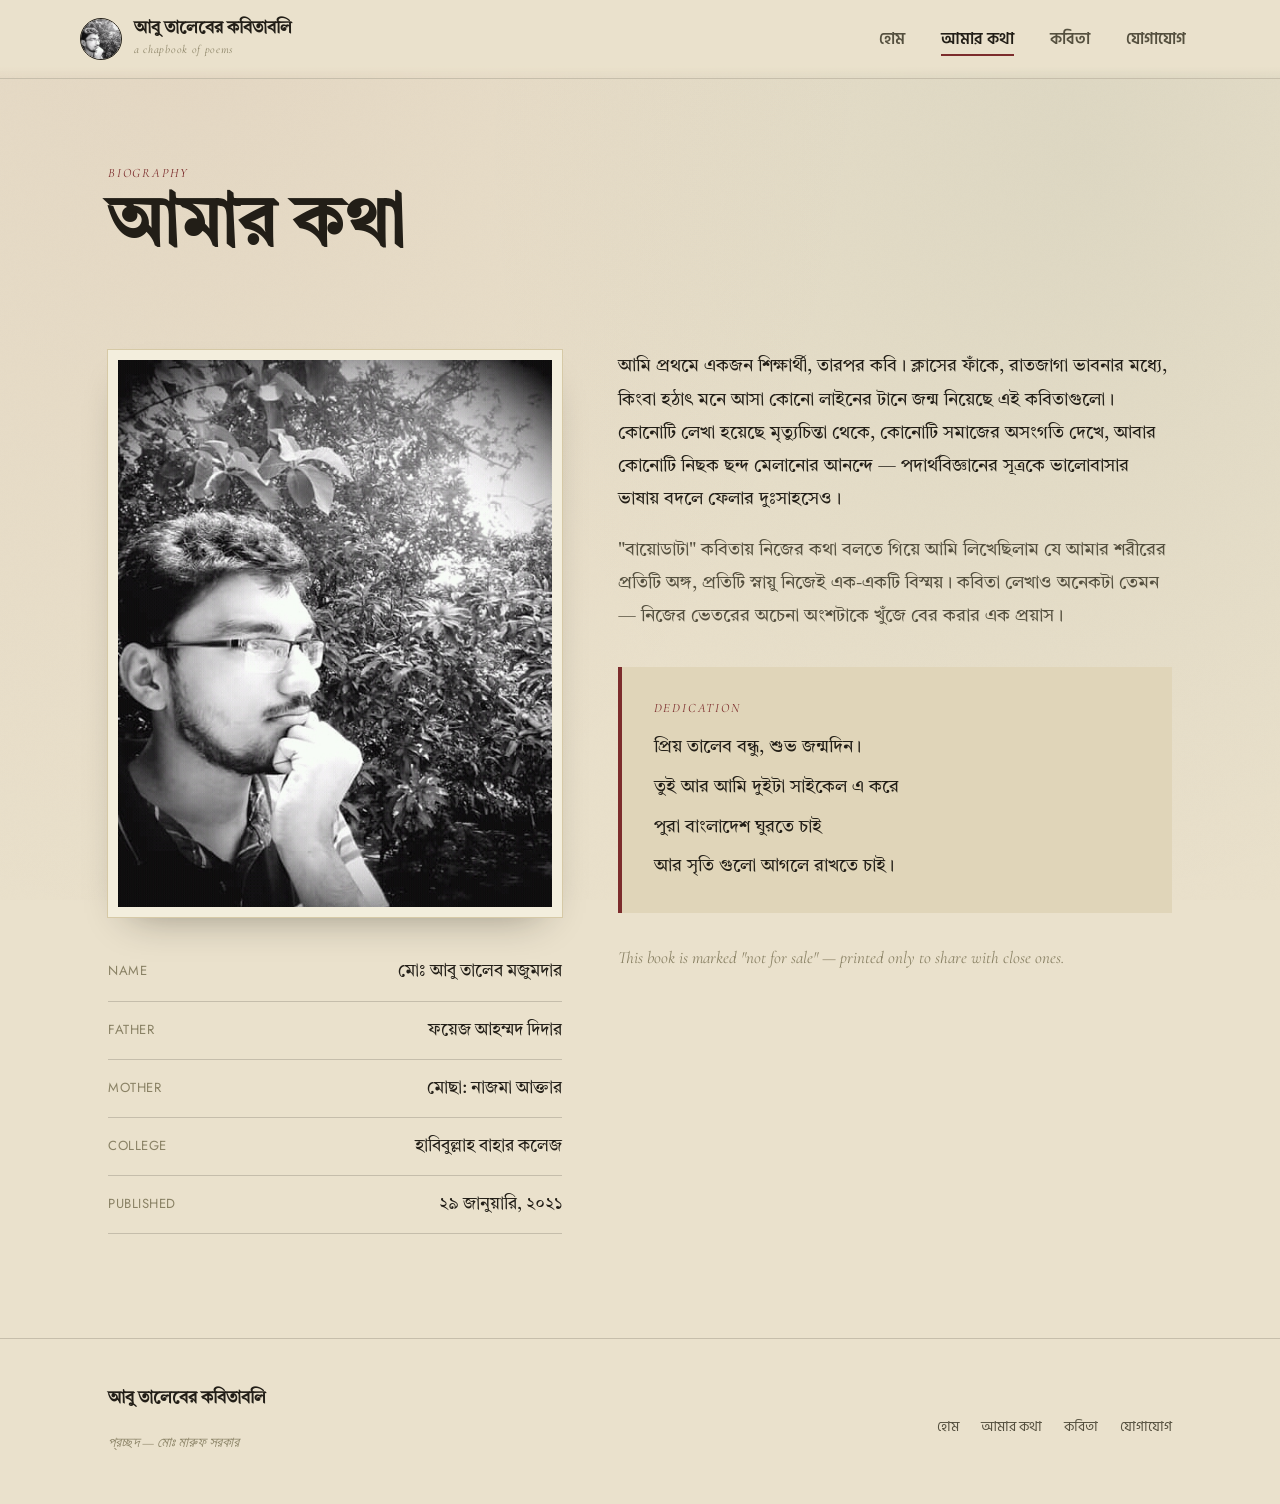
==== about.html @ eb4d2868 "Build 4-page responsive Bengali poetry portfolio website" ====
<!DOCTYPE html>
<html lang="bn">
<head>
<meta charset="UTF-8">
<meta name="viewport" content="width=device-width, initial-scale=1.0">
<title>আমার কথা — আবু তালেব মজুমদার | আবু তালেবের কবিতাবলি</title>
<meta name="description" content="আবু তালেব মজুমদার সম্পর্কে — একজন শিক্ষার্থী ও কবি, যার প্রথম কবিতা সংকলন 'আবু তালেবের কবিতাবলি' প্রকাশিত হয় ২৯ জানুয়ারি ২০২১ সালে।">
<meta name="keywords" content="আবু তালেব মজুমদার, কবি পরিচিতি, বাংলা কবি, আবু তালেবের কবিতাবলি, মোঃ আবু তালেব মজুমদার">
<meta name="author" content="মোঃ আবু তালেব মজুমদার">
<link rel="canonical" href="https://abu-taleb-mojumder.vercel.app/about.html">

<!-- Open Graph / Facebook -->
<meta property="og:type" content="profile">
<meta property="og:title" content="আমার কথা — আবু তালেব মজুমদার | আবু তালেবের কবিতাবলি">
<meta property="og:description" content="একজন শিক্ষার্থী ও কবির আত্মকথন এবং প্রচ্ছদ পরিচিতি।">
<meta property="og:url" content="https://abu-taleb-mojumder.vercel.app/about.html">
<meta property="og:image" content="https://abu-taleb-mojumder.vercel.app/assets/abu-taleb-mojumder.jpg">
<meta property="og:locale" content="bn_BD">

<!-- Twitter -->
<meta name="twitter:card" content="summary_large_image">
<meta name="twitter:title" content="আমার কথা — আবু তালেব মজুমদার | আবু তালেবের কবিতাবলি">
<meta name="twitter:description" content="একজন শিক্ষার্থী ও কবির আত্মকথন।">
<meta name="twitter:image" content="https://abu-taleb-mojumder.vercel.app/assets/abu-taleb-mojumder.jpg">

<!-- Fonts -->
<link rel="preconnect" href="https://fonts.googleapis.com">
<link rel="preconnect" href="https://fonts.gstatic.com" crossorigin>
<link href="https://fonts.googleapis.com/css2?family=Tiro+Bangla&family=Hind+Siliguri:wght@400;500;600;700&family=Cormorant+Garamond:ital,wght@0,500;1,500;1,600&family=Jost:wght@400;500&display=swap" rel="stylesheet">
<link rel="stylesheet" href="assets/style.css">

<script type="application/ld+json">
{
  "@context": "https://schema.org",
  "@type": "Person",
  "name": "মোঃ আবু তালেব মজুমদার",
  "jobTitle": "কবি ও শিক্ষার্থী",
  "alumniOf": {
    "@type": "CollegeOrUniversity",
    "name": "হাবিবুল্লাহ বাহার কলেজ"
  },
  "parent": [
    {
      "@type": "Person",
      "name": "ফয়েজ আহম্মদ দিদার"
    },
    {
      "@type": "Person",
      "name": "মোছা: নাজমা আক্তার"
    }
  ]
}
</script>
</head>
<body>

<a href="#main-content" class="skip-link">মূল সূচিতে যান</a>

<header class="site-header">
  <div class="wrap nav">
    <a href="index.html" class="brand" aria-label="হোমপেজ">
      <img class="brand-seal" src="assets/abu-taleb-mojumder.jpg" alt="আবু তালেব মজুমদার">
      <span class="brand-text">
        <span class="brand-title">আবু তালেবের কবিতাবলি</span><br>
        <span class="brand-sub">a chapbook of poems</span>
      </span>
    </a>
    <button class="nav-toggle" aria-label="মেনু খুলুন" aria-expanded="false">
      <span></span><span></span><span></span>
    </button>
    <nav class="nav-links-wrapper" aria-label="প্রধান নেভিগেশন">
      <ul class="nav-links">
        <li><a href="index.html">হোম</a></li>
        <li><a href="about.html" aria-current="page">আমার কথা</a></li>
        <li><a href="poems.html">কবিতা</a></li>
        <li><a href="contact.html">যোগাযোগ</a></li>
      </ul>
    </nav>
  </div>
</header>

<main id="main-content">
  <section class="hero" style="padding-bottom:20px;">
    <div class="wrap">
      <span class="eyebrow reveal is-visible" lang="en">Biography</span>
      <h1 class="hero-title reveal is-visible">আমার কথা</h1>
    </div>
  </section>

  <section aria-label="পরিচিতি ও তথ্য">
    <div class="wrap about-grid">
      <div class="reveal">
        <div class="portrait-frame">
          <img src="assets/abu-taleb-mojumder.jpg" alt="আবু তালেব মজুমদারের কবিতাবলি বইয়ের প্রচ্ছদ" style="width: 100%; height: 100%; object-fit: cover; display: block;">
        </div>
        <ul class="fact-list">
          <li><span class="label" lang="en">Name</span><span class="value">মোঃ আবু তালেব মজুমদার</span></li>
          <li><span class="label" lang="en">Father</span><span class="value">ফয়েজ আহম্মদ দিদার</span></li>
          <li><span class="label" lang="en">Mother</span><span class="value">মোছা: নাজমা আক্তার</span></li>
          <li><span class="label" lang="en">College</span><span class="value">হাবিবুল্লাহ বাহার কলেজ</span></li>
          <li><span class="label" lang="en">Published</span><span class="value">২৯ জানুয়ারি, ২০২১</span></li>
        </ul>
      </div>

      <div class="reveal">
        <p style="font-family:var(--font-bn-serif); font-size:1.15rem; color:var(--ink); max-width:60ch; margin:0;">
          আমি প্রথমে একজন শিক্ষার্থী, তারপর কবি। ক্লাসের ফাঁকে, রাতজাগা ভাবনার মধ্যে, কিংবা হঠাৎ মনে আসা কোনো লাইনের টানে জন্ম নিয়েছে এই কবিতাগুলো। কোনোটি লেখা হয়েছে মৃত্যুচিন্তা থেকে, কোনোটি সমাজের অসংগতি দেখে, আবার কোনোটি নিছক ছন্দ মেলানোর আনন্দে — পদার্থবিজ্ঞানের সূত্রকে ভালোবাসার ভাষায় বদলে ফেলার দুঃসাহসেও।
        </p>
        <p style="font-family:var(--font-bn-serif); font-size:1.15rem; color:var(--ink-soft); max-width:60ch; margin-top:18px;">
          "বায়োডাটা" কবিতায় নিজের কথা বলতে গিয়ে আমি লিখেছিলাম যে আমার শরীরের প্রতিটি অঙ্গ, প্রতিটি স্নায়ু নিজেই এক-একটি বিস্ময়। কবিতা লেখাও অনেকটা তেমন — নিজের ভেতরের অচেনা অংশটাকে খুঁজে বের করার এক প্রয়াস।
        </p>

        <div class="dedication" style="margin-top:34px;">
          <span class="eyebrow" lang="en">Dedication</span>
          <p style="margin:0 0 8px;">প্রিয় তালেব বন্ধু, শুভ জন্মদিন।</p>
          <p style="margin:0 0 8px;">তুই আর আমি দুইটা সাইকেল এ করে</p>
          <p style="margin:0 0 8px;">পুরা বাংলাদেশ ঘুরতে চাই</p>
          <p style="margin:0;">আর সৃতি গুলো আগলে রাখতে চাই।</p>
        </div>

        <p style="margin-top:30px; font-family:var(--font-en-display); font-style:italic; color:var(--ink-faint);" lang="en">
          This book is marked "not for sale" — printed only to share with close ones.
        </p>
      </div>
    </div>
  </section>
</main>

<footer class="site-footer">
  <div class="wrap footer-grid">
    <div>
      <span class="brand-title">আবু তালেবের কবিতাবলি</span>
      <p class="footer-note">প্রচ্ছদ — মোঃ মারুফ সরকার</p>
    </div>
    <ul class="footer-links">
      <li><a href="index.html">হোম</a></li>
      <li><a href="about.html">আমার কথা</a></li>
      <li><a href="poems.html">কবিতা</a></li>
      <li><a href="contact.html">যোগাযোগ</a></li>
    </ul>
  </div>
</footer>

<script src="assets/script.js"></script>
</body>
</html>
---- assets/style.css ----
/* =========================================================
   আবু তালেবের কবিতাবলি — poet portfolio
   Design language: হাতে লেখা পাণ্ডুলিপি (a handwritten manuscript)
   re-set for the web. Paper, ink, and the deep green/maroon of
   an old cloth-bound Bengali poetry chapbook.
   ========================================================= */

:root{
  --paper: #EAE1CC;
  --paper-2: #E0D5B9;
  --paper-edge: #D6C9A6;
  --ink: #221E17;
  --ink-soft: #55503F;
  --ink-faint: #8A8265;
  --green: #1F4A3D;
  --green-deep: #16332A;
  --maroon: #7C2C2C;
  --brass: #A9793F;
  --brass-bright: #C79A54;
  --cream: #F3EEDD;
  --rule: rgba(34,30,23,0.18);
  --shadow: 0 18px 40px -22px rgba(22,20,14,0.45);
  --radius: 2px;

  --font-bn-serif: 'Tiro Bangla', 'Noto Serif Bengali', serif;
  --font-bn-sans: 'Hind Siliguri', sans-serif;
  --font-en-display: 'Cormorant Garamond', 'EB Garamond', serif;
  --font-en-util: 'Jost', sans-serif;
}

*{ box-sizing:border-box; }
html{ scroll-behavior:smooth; }

body{
  margin:0;
  background:
    radial-gradient(ellipse at 15% 0%, rgba(124,44,44,0.05), transparent 45%),
    radial-gradient(ellipse at 85% 10%, rgba(31,74,61,0.06), transparent 40%),
    var(--paper);
  color:var(--ink);
  font-family:var(--font-bn-sans);
  font-size:17px;
  line-height:1.8;
  -webkit-font-smoothing:antialiased;
  position:relative;
}

/* subtle paper grain, applied once */
body::before{
  content:"";
  position:fixed; inset:0;
  pointer-events:none;
  z-index:0;
  opacity:0.5;
  background-image:url("data:image/svg+xml,%3Csvg xmlns='http://www.w3.org/2000/svg' width='140' height='140'%3E%3Cfilter id='n'%3E%3CfeTurbulence type='fractalNoise' baseFrequency='0.9' numOctaves='2' stitchTiles='stitch'/%3E%3CfeColorMatrix type='matrix' values='0 0 0 0 0.13  0 0 0 0 0.12  0 0 0 0 0.09  0 0 0 0.035 0'/%3E%3C/filter%3E%3Crect width='100%25' height='100%25' filter='url(%23n)'/%3E%3C/svg%3E");
}

img{ max-width:100%; display:block; }
a{ color:inherit; text-decoration:none; }

::selection{ background:var(--brass-bright); color:var(--green-deep); }

h1,h2,h3,h4{
  font-family:var(--font-bn-serif);
  font-weight:700;
  color:var(--ink);
  margin:0;
}

.eyebrow{
  font-family:var(--font-en-display);
  font-style:italic;
  letter-spacing:.14em;
  text-transform:uppercase;
  font-size:0.8rem;
  color:var(--maroon);
}

.wrap{
  max-width:1120px;
  margin:0 auto;
  padding:0 28px;
  position:relative;
  z-index:1;
}

/* focus visibility */
a:focus-visible, button:focus-visible, input:focus-visible, textarea:focus-visible{
  outline:2px solid var(--green);
  outline-offset:3px;
}

/* ---------------- header / nav ---------------- */
.site-header{
  position:sticky; top:0; z-index:50;
  background:linear-gradient(var(--paper), var(--paper) 85%, transparent);
  backdrop-filter:blur(6px);
  border-bottom:1px solid var(--rule);
}
.nav{
  display:flex; align-items:center; justify-content:space-between;
  padding:18px 0;
}
.brand{
  display:flex; align-items:center; gap:12px;
}
.brand-seal{
  width:42px;height:42px;
  border-radius:50%;
  object-fit:cover;
  border:1.5px solid var(--ink);
  flex-shrink:0;
  display:block;
}
.brand-text{ line-height:1.15; }
.brand-title{ font-family:var(--font-bn-serif); font-weight:700; font-size:1.05rem; }
.brand-sub{ font-family:var(--font-en-display); font-style:italic; font-size:.72rem; color:var(--ink-faint); letter-spacing:.06em; }

.nav-links{
  display:flex; gap:8px; list-style:none; margin:0; padding:0;
}
.nav-links a{
  position:relative;
  font-family:var(--font-bn-sans);
  font-weight:600;
  font-size:.98rem;
  padding:8px 14px;
  color:var(--ink-soft);
}
.nav-links a::after{
  content:"";
  position:absolute; left:14px; right:14px; bottom:4px; height:2px;
  background:var(--maroon);
  transform:scaleX(0); transform-origin:right;
  transition:transform .35s cubic-bezier(.4,0,.2,1);
}
.nav-links a:hover, .nav-links a[aria-current="page"]{ color:var(--ink); }
.nav-links a:hover::after, .nav-links a[aria-current="page"]::after{ transform:scaleX(1); transform-origin:left; }

.nav-toggle{
  display:none;
  background:none;border:1px solid var(--ink); border-radius:4px;
  width:42px;height:38px; cursor:pointer;
  flex-direction:column; align-items:center; justify-content:center; gap:5px;
}
.nav-toggle span{ width:20px;height:2px;background:var(--ink); display:block; transition:transform 0.3s ease, opacity 0.3s ease; }

.nav-toggle[aria-expanded="true"] span:nth-child(1) {
  transform: translateY(7px) rotate(45deg);
}
.nav-toggle[aria-expanded="true"] span:nth-child(2) {
  opacity: 0;
}
.nav-toggle[aria-expanded="true"] span:nth-child(3) {
  transform: translateY(-7px) rotate(-45deg);
}

/* ---------------- hero ---------------- */
.hero{
  padding:78px 0 64px;
  position:relative;
  overflow:hidden;
}
.hero-grid{
  display:grid;
  grid-template-columns:1.15fr .85fr;
  gap:56px;
  align-items:center;
}
.hero-kicker{ margin-bottom:18px; }
.hero-title{
  font-size:clamp(2.6rem, 5.5vw, 4.4rem);
  line-height:1.12;
  letter-spacing:.005em;
}
.hero-title .accent{ color:var(--maroon); }
.hero-lede{
  margin-top:22px;
  max-width:46ch;
  color:var(--ink-soft);
  font-size:1.08rem;
}
.hero-actions{
  margin-top:34px;
  display:flex; gap:16px; flex-wrap:wrap;
}

.btn{
  display:inline-flex; align-items:center; gap:10px;
  font-family:var(--font-bn-sans); font-weight:700; font-size:.98rem;
  padding:13px 26px;
  border:1.5px solid var(--ink);
  border-radius:2px;
  background:transparent;
  cursor:pointer;
  transition:background .3s ease, color .3s ease, transform .2s ease;
}
.btn:hover{ transform:translateY(-2px); }
.btn-primary{ background:var(--green); border-color:var(--green); color:var(--cream); }
.btn-primary:hover{ background:var(--green-deep); }
.btn-ghost:hover{ background:var(--ink); color:var(--cream); }

/* ink-pen signature drawing */
.hero-seal{
  width:100%;
  aspect-ratio:1/1;
  max-width:300px;
  margin-inline:auto;
  position:relative;
}
.ink-path{
  fill:none;
  stroke:var(--maroon);
  stroke-width:3;
  stroke-linecap:round;
  stroke-linejoin:round;
  stroke-dasharray:1400;
  stroke-dashoffset:1400;
  animation:draw 2.6s ease forwards .4s;
}
.ink-path.secondary{ stroke:var(--green); stroke-width:1.4; animation-delay:.9s; }
.ink-dot{ fill:var(--brass); opacity:0; animation:fadein .6s ease forwards 2.8s; }
@keyframes draw{ to{ stroke-dashoffset:0; } }
@keyframes fadein{ to{ opacity:1; } }

/* ---------------- reveal on scroll ---------------- */
.reveal{
  opacity:0; transform:translateY(22px);
  transition:opacity .8s ease, transform .8s ease;
}
.reveal.is-visible{ opacity:1; transform:none; }

/* ---------------- sections ---------------- */
section{ padding:64px 0; }
.section-head{
  display:flex; align-items:baseline; justify-content:space-between;
  gap:20px; flex-wrap:wrap;
  margin-bottom:38px;
  border-bottom:1px solid var(--rule);
  padding-bottom:18px;
}
.section-head h2{ font-size:clamp(1.7rem,3vw,2.3rem); }

.divider{
  width:100%; height:34px;
  margin:8px 0 4px;
}
.divider svg{ width:120px; height:100%; stroke:var(--brass); }

/* feature / poem cards */
.card-grid{
  display:grid;
  grid-template-columns:repeat(3, 1fr);
  gap:26px;
}
.card{
  background:linear-gradient(180deg, var(--cream), var(--paper-2));
  border:1px solid var(--paper-edge);
  border-radius:var(--radius);
  padding:28px 26px;
  box-shadow:var(--shadow);
  transition:transform .35s ease, box-shadow .35s ease;
}
.card:hover{ transform:translateY(-6px); }
.card .num{
  font-family:var(--font-en-display); font-style:italic;
  color:var(--brass); font-size:1.6rem; display:block; margin-bottom:10px;
}
.card h3{ font-size:1.25rem; margin-bottom:10px; }
.card p{ color:var(--ink-soft); font-size:.98rem; margin:0; }

/* featured poem excerpt block */
.excerpt-block{
  display:grid;
  grid-template-columns:auto 1fr;
  gap:30px;
  background:var(--green-deep);
  color:var(--cream);
  border-radius:var(--radius);
  padding:48px 44px;
  position:relative;
  overflow:hidden;
}
.excerpt-block::before{
  content:"”";
  position:absolute; top:-40px; left:20px;
  font-family:var(--font-en-display);
  font-size:14rem; color:rgba(243,238,221,0.06);
  line-height:1;
}
.excerpt-mark{
  font-family:var(--font-bn-serif); font-size:3rem; color:var(--brass-bright);
  line-height:1;
}
.excerpt-block h3{ color:var(--cream); font-size:1.4rem; margin-bottom:14px;}
.excerpt-block p.poem-line{ font-family:var(--font-bn-serif); font-size:1.2rem; margin:0 0 6px; }
.excerpt-block .excerpt-credit{ margin-top:18px; font-family:var(--font-en-display); font-style:italic; color:var(--brass-bright); font-size:.95rem; }

/* ---------------- poems index & manuscript ---------------- */
.toc-list{
  list-style:none; margin:0; padding:0;
  border-top:1px solid var(--rule);
}
.toc-list li{ border-bottom:1px solid var(--rule); }
.toc-list a{
  display:flex; align-items:center; gap:22px;
  padding:18px 6px;
  transition:padding-left .25s ease, color .25s ease;
}
.toc-list a:hover{ padding-left:16px; color:var(--maroon); }
.toc-num{
  font-family:var(--font-en-display); font-style:italic; color:var(--brass);
  font-size:1.1rem; min-width:2.4ch;
}
.toc-title{ font-family:var(--font-bn-serif); font-size:1.15rem; flex:1; }
.toc-note{ font-family:var(--font-en-util); font-size:.72rem; color:var(--ink-faint); letter-spacing:.05em; text-transform:uppercase; }

.manuscript{
  border-top:2px solid var(--ink);
  padding:52px 0 44px;
  scroll-margin-top:110px;
}
.manuscript + .manuscript{ border-top:1px solid var(--rule); }
.ms-head{
  display:flex; align-items:baseline; gap:18px; margin-bottom:26px;
}
.ms-num{ font-family:var(--font-en-display); font-style:italic; color:var(--brass); font-size:1.5rem; }
.ms-title{ font-size:1.8rem; }
.ms-body{
  max-width:62ch;
  font-family:var(--font-bn-serif);
  font-size:1.18rem;
  color:var(--ink);
}
.ms-body .stanza{ margin:0 0 26px; }
.ms-body .stanza:last-child{ margin-bottom:0; }
.ms-body .stanza span{ display:block; }
.letter-pattern{ color:var(--maroon); font-weight:700; }
.ms-note{
  margin-top:22px;
  font-family:var(--font-en-display); font-style:italic;
  color:var(--ink-faint); font-size:.95rem;
}
.back-to-toc{
  display:inline-block; margin-top:22px;
  font-family:var(--font-en-util); font-size:.8rem; letter-spacing:.05em;
  text-transform:uppercase; color:var(--green); border-bottom:1px solid var(--green);
}

/* Special styling for word constraints */
.constraint-highlight {
  border-left: 3px solid var(--maroon);
  padding-left: 16px;
  margin: 18px 0;
}

/* ---------------- about page ---------------- */
.about-grid{
  display:grid; grid-template-columns:.9fr 1.1fr; gap:56px; align-items:start;
}
.portrait-frame{
  border:10px solid var(--cream);
  outline:1px solid var(--paper-edge);
  box-shadow:var(--shadow);
  aspect-ratio:4/5;
  background:var(--green-deep);
  display:flex; align-items:center; justify-content:center;
  overflow:hidden;
}
.portrait-frame .initial{
  font-family:var(--font-bn-serif); color:var(--brass-bright); font-size:8rem;
}
.fact-list{ list-style:none; margin:26px 0 0; padding:0; }
.fact-list li{
  display:flex; justify-content:space-between; gap:16px;
  padding:13px 0; border-bottom:1px solid var(--rule);
  font-size:.98rem;
}
.fact-list .label{ color:var(--ink-faint); font-family:var(--font-en-util); font-size:.82rem; letter-spacing:.04em; text-transform:uppercase; padding-top:3px;}
.fact-list .value{ font-family:var(--font-bn-serif); font-size:1.08rem; text-align:right; }

.dedication{
  background:var(--paper-2);
  border-left:4px solid var(--maroon);
  padding:30px 32px;
  margin-top:10px;
  font-family:var(--font-bn-serif); font-size:1.1rem;
}
.dedication .eyebrow{ display:block; margin-bottom:12px; }

/* ---------------- contact page ---------------- */
.contact-grid{
  display:grid; grid-template-columns:1fr 1fr; gap:56px; align-items:start;
}
.field{ margin-bottom:22px; }
.field label{
  display:block; font-family:var(--font-en-util); font-size:.78rem;
  letter-spacing:.06em; text-transform:uppercase; color:var(--ink-faint);
  margin-bottom:8px;
}
.field input, .field textarea{
  width:100%;
  font-family:var(--font-bn-sans); font-size:1rem;
  background:var(--cream);
  border:1px solid var(--paper-edge);
  border-bottom:2px solid var(--ink);
  border-radius:2px;
  padding:13px 14px;
  color:var(--ink);
}
.field textarea{ resize:vertical; min-height:130px; }
.contact-info{ background:var(--paper-2); padding:32px; border-radius:var(--radius); }
.contact-info .eyebrow{ display:block; margin-bottom:14px; }
.contact-line{ display:flex; gap:14px; padding:12px 0; border-bottom:1px solid var(--rule); align-items:flex-start; }
.contact-line:last-child{ border-bottom:none; }
.contact-line .k{ font-family:var(--font-en-util); font-size:.78rem; text-transform:uppercase; letter-spacing:.05em; color:var(--ink-faint); min-width:9ch; padding-top:2px;}
.contact-line .v{ font-family:var(--font-bn-serif); font-size:1.05rem; }
.form-note{ margin-top:16px; font-size:.85rem; color:var(--ink-faint); font-family:var(--font-en-util); }

/* ---------------- footer ---------------- */
.site-footer{
  border-top:1px solid var(--rule);
  padding:44px 0 34px;
  margin-top:40px;
}
.footer-grid{ display:flex; justify-content:space-between; gap:24px; flex-wrap:wrap; align-items:center; }
.footer-note{ font-family:var(--font-en-display); font-style:italic; color:var(--ink-faint); font-size:.92rem; }
.footer-links{ display:flex; gap:22px; list-style:none; padding:0; margin:0; }
.footer-links a{ font-size:.9rem; color:var(--ink-soft); }
.footer-links a:hover{ color:var(--maroon); }

/* skip link styling */
.skip-link {
  position: absolute;
  top: -100px;
  left: 0;
  background: var(--maroon);
  color: var(--cream);
  padding: 8px 16px;
  z-index: 100;
  transition: top 0.3s ease;
}
.skip-link:focus {
  top: 0;
}

/* ---------------- responsive ---------------- */
@media (max-width: 900px){
  .hero-grid, .about-grid, .contact-grid{ grid-template-columns:1fr; }
  .card-grid{ grid-template-columns:1fr 1fr; }
  .excerpt-block{ grid-template-columns:1fr; padding:36px 26px; }
  .hero-seal{ max-width:220px; }
}
@media (max-width: 720px){
  .nav-links{
    position:fixed; inset:66px 0 0 0; background:var(--paper);
    flex-direction:column; padding:20px 28px; gap:4px;
    transform:translateX(100%); transition:transform .35s ease;
    border-top:1px solid var(--rule);
  }
  .nav-links.open{ transform:translateX(0); }
  .nav-toggle{ display:flex; }
  .card-grid{ grid-template-columns:1fr; }
  .fact-list .value{ text-align:left; }
  .fact-list li{ flex-direction:column; gap:2px; }
}

@media (prefers-reduced-motion: reduce){
  html{ scroll-behavior:auto; }
  .ink-path, .ink-dot{ animation:none !important; stroke-dashoffset:0; opacity:1; }
  .reveal{ opacity:1; transform:none; transition:none; }
  .toc-list a, .card{ transition:none; }
}
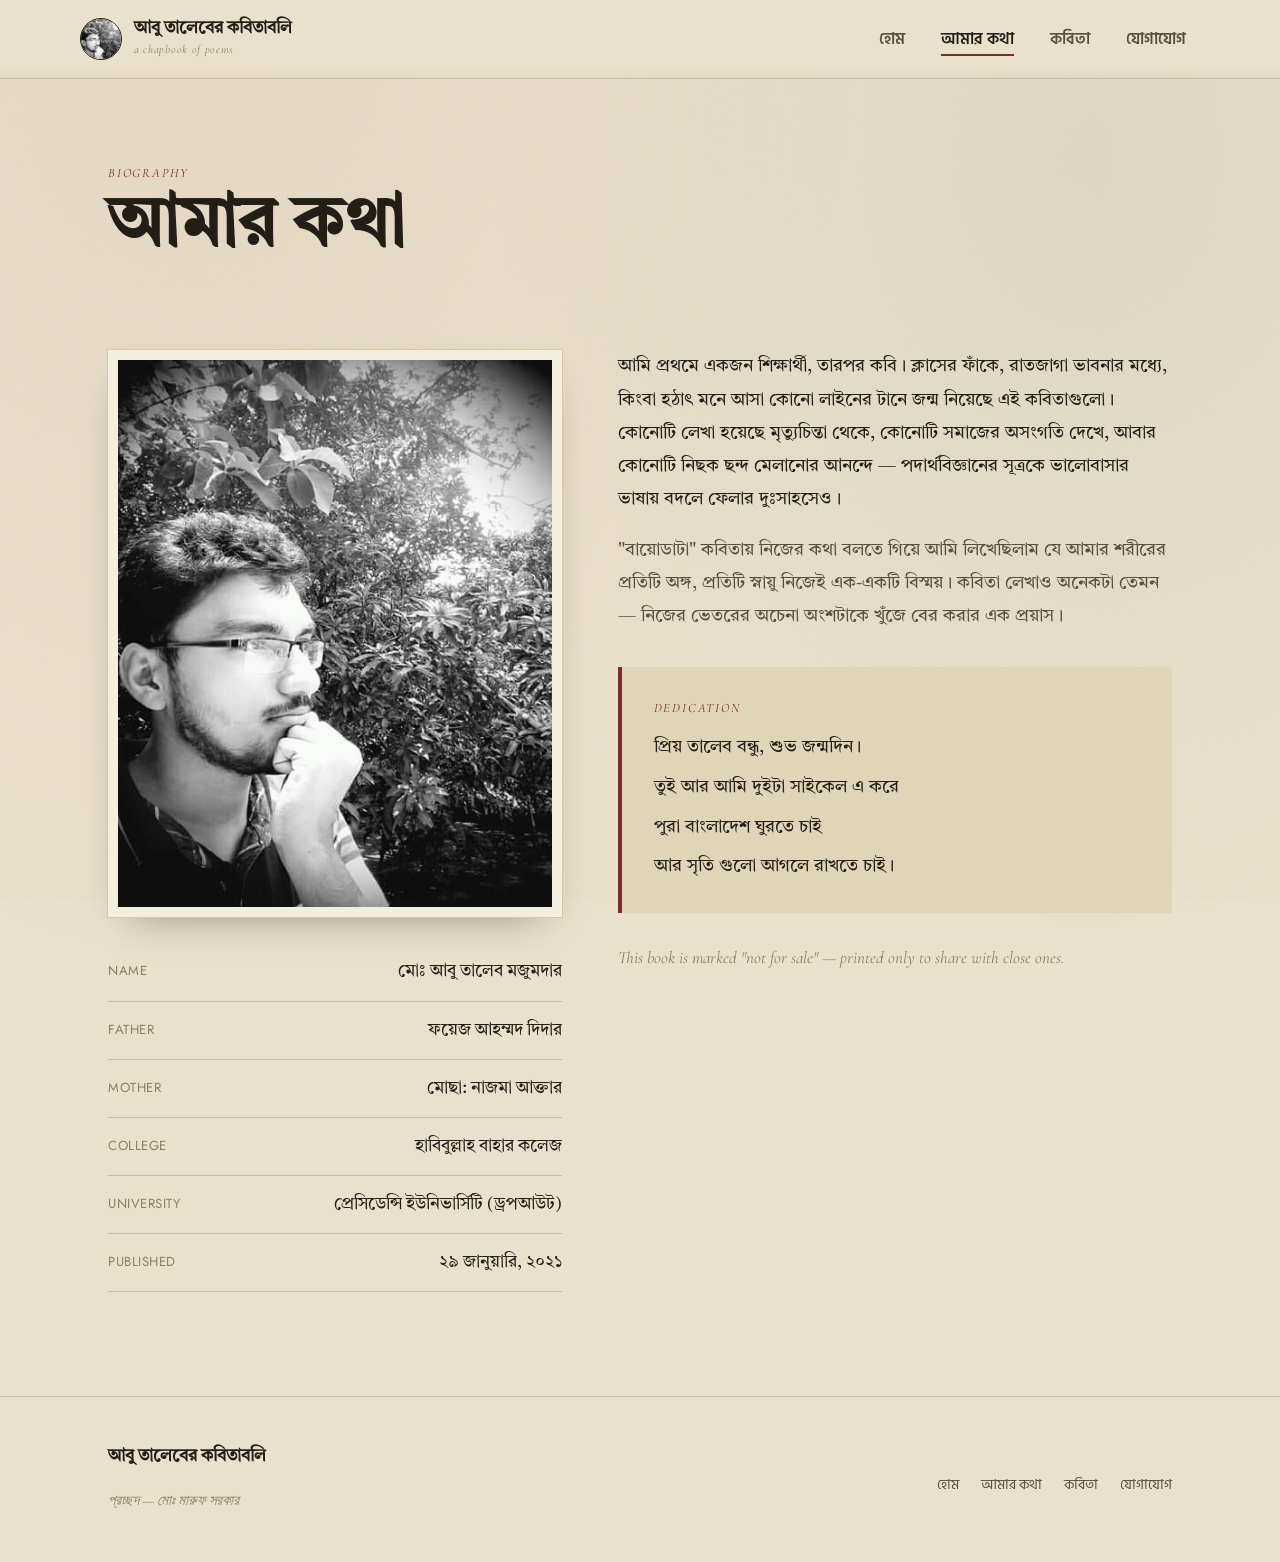
==== commit 9ebb19f6: "Add Presidency University (Dropout) to education facts and sidebar" ====
--- a/about.html
+++ b/about.html
@@ -35,10 +35,16 @@
   "@type": "Person",
   "name": "মোঃ আবু তালেব মজুমদার",
   "jobTitle": "কবি ও শিক্ষার্থী",
-  "alumniOf": {
-    "@type": "CollegeOrUniversity",
-    "name": "হাবিবুল্লাহ বাহার কলেজ"
-  },
+  "alumniOf": [
+    {
+      "@type": "CollegeOrUniversity",
+      "name": "হাবিবুল্লাহ বাহার কলেজ"
+    },
+    {
+      "@type": "CollegeOrUniversity",
+      "name": "Presidency University"
+    }
+  ],
   "parent": [
     {
       "@type": "Person",
@@ -98,6 +104,7 @@
           <li><span class="label" lang="en">Father</span><span class="value">ফয়েজ আহম্মদ দিদার</span></li>
           <li><span class="label" lang="en">Mother</span><span class="value">মোছা: নাজমা আক্তার</span></li>
           <li><span class="label" lang="en">College</span><span class="value">হাবিবুল্লাহ বাহার কলেজ</span></li>
+          <li><span class="label" lang="en">University</span><span class="value">প্রেসিডেন্সি ইউনিভার্সিটি (ড্রপআউট)</span></li>
           <li><span class="label" lang="en">Published</span><span class="value">২৯ জানুয়ারি, ২০২১</span></li>
         </ul>
       </div>
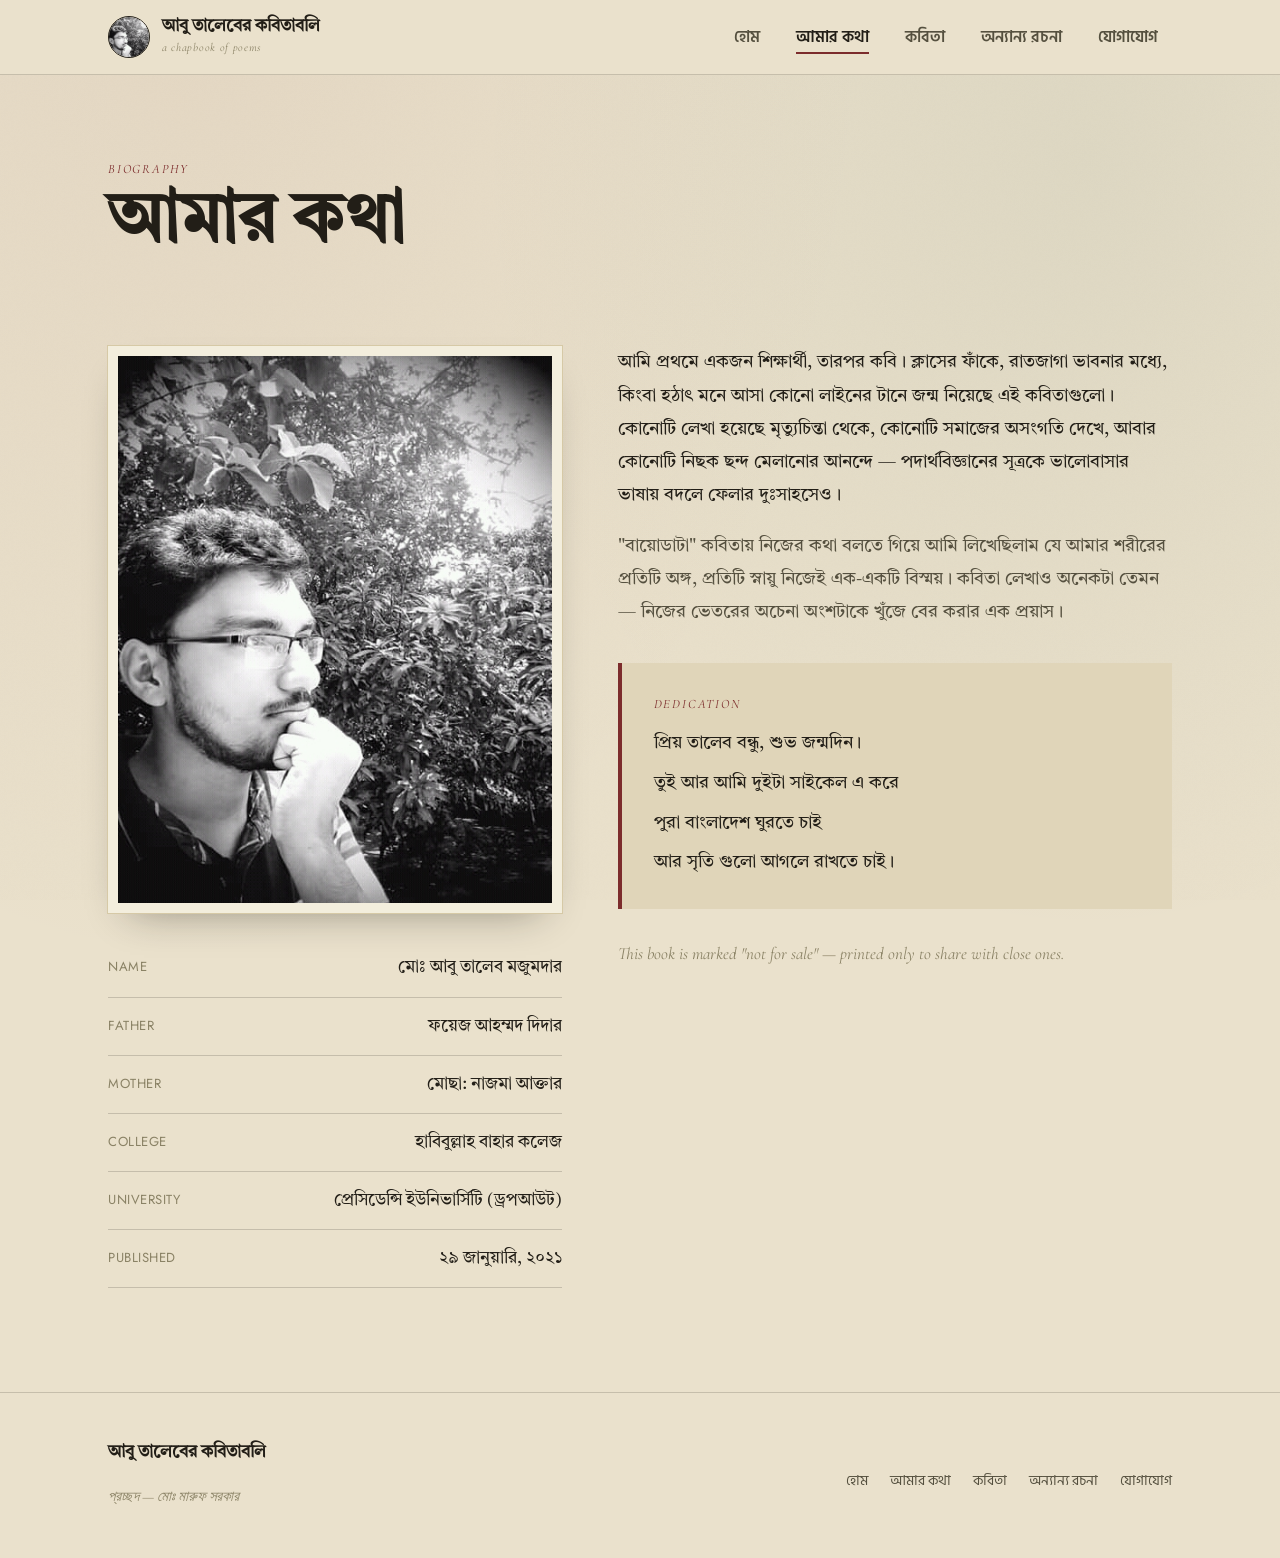
==== commit f4fe6492: "Add 'অন্যান্য রচনা' section with dynamic book-style modal reader, update all header/footer navigatio" ====
--- a/about.html
+++ b/about.html
@@ -79,6 +79,7 @@
         <li><a href="index.html">হোম</a></li>
         <li><a href="about.html" aria-current="page">আমার কথা</a></li>
         <li><a href="poems.html">কবিতা</a></li>
+        <li><a href="writings.html">অন্যান্য রচনা</a></li>
         <li><a href="contact.html">যোগাযোগ</a></li>
       </ul>
     </nav>
@@ -143,6 +144,7 @@
       <li><a href="index.html">হোম</a></li>
       <li><a href="about.html">আমার কথা</a></li>
       <li><a href="poems.html">কবিতা</a></li>
+      <li><a href="writings.html">অন্যান্য রচনা</a></li>
       <li><a href="contact.html">যোগাযোগ</a></li>
     </ul>
   </div>
--- a/assets/style.css
+++ b/assets/style.css
@@ -92,17 +92,18 @@
 
 /* ---------------- header / nav ---------------- */
 .site-header{
-  position:sticky; top:0; z-index:50;
-  background:linear-gradient(var(--paper), var(--paper) 85%, transparent);
-  backdrop-filter:blur(6px);
+  position:sticky; top:0; z-index:100;
+  background:var(--paper);
   border-bottom:1px solid var(--rule);
 }
 .nav{
   display:flex; align-items:center; justify-content:space-between;
-  padding:18px 0;
+  padding-top:16px;
+  padding-bottom:16px;
 }
 .brand{
   display:flex; align-items:center; gap:12px;
+  position:relative; z-index:101;
 }
 .brand-seal{
   width:42px;height:42px;
@@ -139,6 +140,7 @@
 
 .nav-toggle{
   display:none;
+  position:relative; z-index:101;
   background:none;border:1px solid var(--ink); border-radius:4px;
   width:42px;height:38px; cursor:pointer;
   flex-direction:column; align-items:center; justify-content:center; gap:5px;
@@ -303,9 +305,10 @@
 }
 .toc-list li{ border-bottom:1px solid var(--rule); }
 .toc-list a{
-  display:flex; align-items:center; gap:22px;
+  display:flex; align-items:center; justify-content:space-between; gap:16px;
   padding:18px 6px;
   transition:padding-left .25s ease, color .25s ease;
+  flex-wrap:wrap;
 }
 .toc-list a:hover{ padding-left:16px; color:var(--maroon); }
 .toc-num{
@@ -414,7 +417,7 @@
 .contact-line{ display:flex; gap:14px; padding:12px 0; border-bottom:1px solid var(--rule); align-items:flex-start; }
 .contact-line:last-child{ border-bottom:none; }
 .contact-line .k{ font-family:var(--font-en-util); font-size:.78rem; text-transform:uppercase; letter-spacing:.05em; color:var(--ink-faint); min-width:9ch; padding-top:2px;}
-.contact-line .v{ font-family:var(--font-bn-serif); font-size:1.05rem; }
+.contact-line .v{ font-family:var(--font-bn-serif); font-size:1.05rem; word-break:break-all; overflow-wrap:break-word; min-width:0; }
 .form-note{ margin-top:16px; font-size:.85rem; color:var(--ink-faint); font-family:var(--font-en-util); }
 
 /* ---------------- footer ---------------- */
@@ -450,19 +453,255 @@
   .card-grid{ grid-template-columns:1fr 1fr; }
   .excerpt-block{ grid-template-columns:1fr; padding:36px 26px; }
   .hero-seal{ max-width:220px; }
+  .portrait-frame { max-width: 360px; margin: 0 auto 28px; }
+  .fact-list { max-width: 360px; margin: 26px auto 0; }
+  #contact-form { max-width: 650px; width: 100%; }
 }
 @media (max-width: 720px){
+  .nav-links-wrapper {
+    position: fixed;
+    inset: 0;
+    background: rgba(34, 30, 23, 0.4);
+    backdrop-filter: blur(4px);
+    opacity: 0;
+    pointer-events: none;
+    transition: opacity 0.35s ease;
+    z-index: 90;
+  }
+  .nav-links-wrapper.open {
+    opacity: 1;
+    pointer-events: auto;
+  }
   .nav-links{
-    position:fixed; inset:66px 0 0 0; background:var(--paper);
-    flex-direction:column; padding:20px 28px; gap:4px;
-    transform:translateX(100%); transition:transform .35s ease;
-    border-top:1px solid var(--rule);
-  }
-  .nav-links.open{ transform:translateX(0); }
+    position: fixed;
+    top: 0;
+    right: 0;
+    bottom: 0;
+    width: 280px;
+    max-width: 80%;
+    background: var(--cream);
+    box-shadow: -10px 0 30px rgba(0, 0, 0, 0.15);
+    border-left: 1px solid var(--paper-edge);
+    flex-direction: column;
+    padding: 90px 16px 40px;
+    gap: 12px;
+    transform: translateX(100%);
+    transition: transform 0.4s cubic-bezier(0.16, 1, 0.3, 1);
+  }
+  .nav-links-wrapper.open .nav-links {
+    transform: translateX(0);
+  }
+  .nav-links a {
+    display: block;
+    padding: 14px 20px;
+    width: 100%;
+    border-radius: var(--radius);
+  }
+  .nav-links a::after {
+    display: none;
+  }
+  .nav-links a[aria-current="page"] {
+    color: var(--maroon);
+    background: rgba(124, 44, 44, 0.05);
+    border-left: 3px solid var(--maroon);
+    font-weight: 700;
+  }
   .nav-toggle{ display:flex; }
   .card-grid{ grid-template-columns:1fr; }
   .fact-list .value{ text-align:left; }
   .fact-list li{ flex-direction:column; gap:2px; }
+}
+@media (max-width: 480px) {
+  .contact-info { padding: 20px; }
+  .contact-line { flex-direction: column; gap: 4px; }
+  .contact-line .k { min-width: auto; }
+  .excerpt-block { padding: 28px 20px; }
+  .nav-links { width: 240px; }
+}
+@media (max-width: 380px) {
+  .brand-title { font-size: 0.95rem; }
+  .brand-sub { font-size: 0.65rem; }
+  .brand { gap: 8px; }
+  .brand-seal { width: 36px; height: 36px; }
+}
+
+/* ---------------- writings page ---------------- */
+.writings-grid {
+  display: grid;
+  grid-template-columns: repeat(auto-fill, minmax(320px, 1fr));
+  gap: 32px;
+  margin-top: 40px;
+}
+.writing-card {
+  background: var(--paper-2);
+  border: 1px solid var(--paper-edge);
+  border-radius: var(--radius);
+  padding: 32px;
+  display: flex;
+  flex-direction: column;
+  justify-content: space-between;
+  box-shadow: var(--shadow);
+  transition: transform 0.3s ease, border-color 0.3s ease, box-shadow 0.3s ease;
+  position: relative;
+  overflow: hidden;
+}
+.writing-card:hover {
+  transform: translateY(-4px);
+  border-color: var(--brass-bright);
+  box-shadow: 0 24px 48px -18px rgba(22, 20, 14, 0.6);
+}
+.writing-card .card-meta {
+  display: flex;
+  justify-content: space-between;
+  align-items: center;
+  margin-bottom: 16px;
+}
+.writing-card .card-num {
+  font-family: var(--font-en-display);
+  font-style: italic;
+  color: var(--brass);
+  font-size: 1.3rem;
+}
+.writing-card .card-tag {
+  font-family: var(--font-en-util);
+  font-size: 0.68rem;
+  letter-spacing: 0.08em;
+  text-transform: uppercase;
+  background: rgba(31, 74, 97, 0.06);
+  color: var(--green);
+  border: 1px solid rgba(31, 74, 97, 0.15);
+  padding: 3px 8px;
+  border-radius: 2px;
+}
+.writing-card h3 {
+  font-size: 1.4rem;
+  margin: 0 0 12px;
+  color: var(--ink);
+  line-height: 1.4;
+}
+.writing-card .card-excerpt {
+  font-size: 0.95rem;
+  color: var(--ink-soft);
+  margin-bottom: 24px;
+  line-height: 1.7;
+}
+.writing-card .btn-read {
+  align-self: flex-start;
+  font-family: var(--font-en-util);
+  font-size: 0.8rem;
+  letter-spacing: 0.05em;
+  text-transform: uppercase;
+  color: var(--maroon);
+  padding-bottom: 2px;
+  transition: color 0.25s ease, border-color 0.25s ease;
+  cursor: pointer;
+  background: none;
+  border: none;
+  border-bottom: 1px solid var(--maroon);
+}
+.writing-card .btn-read:hover {
+  color: var(--green);
+  border-color: var(--green);
+}
+
+/* --- Reader Modal --- */
+.modal-overlay {
+  position: fixed;
+  inset: 0;
+  z-index: 1100;
+  display: flex;
+  align-items: center;
+  justify-content: center;
+  padding: 24px;
+  background: rgba(34, 30, 23, 0.45);
+  backdrop-filter: blur(8px);
+  opacity: 0;
+  pointer-events: none;
+  transition: opacity 0.35s ease;
+}
+.modal-overlay.open {
+  opacity: 1;
+  pointer-events: auto;
+}
+.modal-wrapper {
+  background: var(--cream);
+  border: 1px solid var(--paper-edge);
+  border-radius: var(--radius);
+  max-width: 680px;
+  width: 100%;
+  max-height: 80vh;
+  display: flex;
+  flex-direction: column;
+  box-shadow: 0 30px 60px rgba(0, 0, 0, 0.25);
+  transform: translateY(20px);
+  transition: transform 0.4s cubic-bezier(0.16, 1, 0.3, 1);
+  overflow: hidden;
+}
+.modal-overlay.open .modal-wrapper {
+  transform: translateY(0);
+}
+.modal-header {
+  display: flex;
+  justify-content: space-between;
+  align-items: center;
+  padding: 24px 32px 16px;
+  border-bottom: 1px solid var(--rule);
+}
+.modal-header .eyebrow {
+  margin: 0;
+}
+.modal-close {
+  background: none;
+  border: none;
+  font-size: 1.8rem;
+  line-height: 1;
+  cursor: pointer;
+  color: var(--ink-soft);
+  padding: 4px;
+  transition: color 0.25s ease;
+}
+.modal-close:hover {
+  color: var(--maroon);
+}
+.modal-body {
+  padding: 32px;
+  overflow-y: auto;
+  font-family: var(--font-bn-serif);
+  font-size: 1.15rem;
+  line-height: 1.8;
+  color: var(--ink);
+}
+.modal-body h2 {
+  font-size: 1.8rem;
+  margin-top: 0;
+  margin-bottom: 24px;
+  line-height: 1.4;
+}
+.modal-body p {
+  margin: 0 0 20px;
+}
+.modal-body p:last-child {
+  margin-bottom: 0;
+}
+
+@media (max-width: 720px) {
+  .modal-overlay {
+    padding: 16px;
+  }
+  .modal-wrapper {
+    max-height: 90vh;
+  }
+  .modal-header {
+    padding: 20px 24px 12px;
+  }
+  .modal-body {
+    padding: 24px;
+    font-size: 1.08rem;
+  }
+  .modal-body h2 {
+    font-size: 1.6rem;
+    margin-bottom: 18px;
+  }
 }
 
 @media (prefers-reduced-motion: reduce){
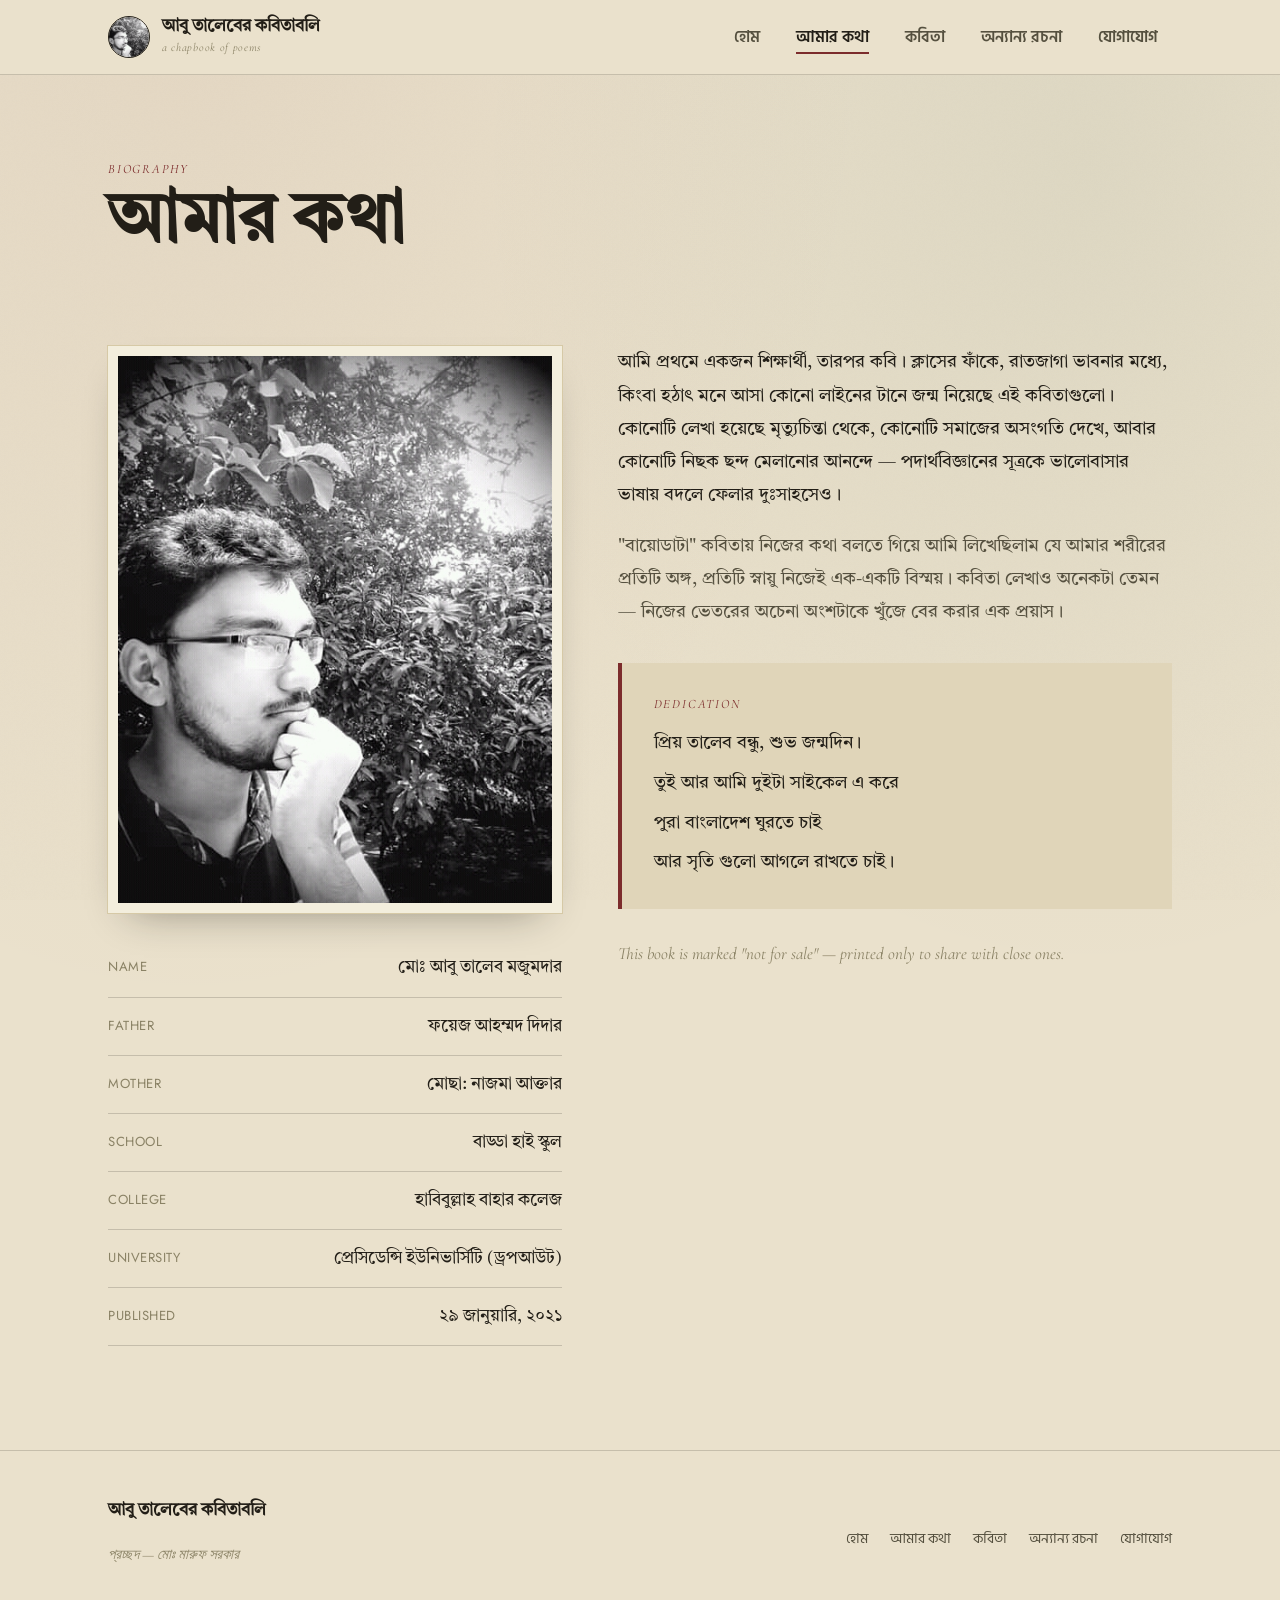
==== commit a09cdf4a: "Add Badda High School to author education and JSON-LD schema in about.html" ====
--- a/about.html
+++ b/about.html
@@ -27,6 +27,15 @@
 <link rel="preconnect" href="https://fonts.googleapis.com">
 <link rel="preconnect" href="https://fonts.gstatic.com" crossorigin>
 <link href="https://fonts.googleapis.com/css2?family=Tiro+Bangla&family=Hind+Siliguri:wght@400;500;600;700&family=Cormorant+Garamond:ital,wght@0,500;1,500;1,600&family=Jost:wght@400;500&display=swap" rel="stylesheet">
+<!-- Vercel Web Analytics & Speed Insights -->
+<script>
+  window.va = window.va || function () { (window.vaq = window.vaq || []).push(arguments); };
+  window.si = window.si || function () { (window.siq = window.siq || []).push(arguments); };
+</script>
+<script defer src="/_vercel/insights/script.js"></script>
+<script defer src="/_vercel/speed-insights/script.js"></script>
+
+<link rel="icon" type="image/jpeg" href="assets/abu-taleb-mojumder.jpg">
 <link rel="stylesheet" href="assets/style.css">
 
 <script type="application/ld+json">
@@ -37,12 +46,16 @@
   "jobTitle": "কবি ও শিক্ষার্থী",
   "alumniOf": [
     {
+      "@type": "EducationalOrganization",
+      "name": "বাড্ডা হাই স্কুল"
+    },
+    {
       "@type": "CollegeOrUniversity",
       "name": "হাবিবুল্লাহ বাহার কলেজ"
     },
     {
       "@type": "CollegeOrUniversity",
-      "name": "Presidency University"
+      "name": "Presidency University (Dropout)"
     }
   ],
   "parent": [
@@ -104,6 +117,7 @@
           <li><span class="label" lang="en">Name</span><span class="value">মোঃ আবু তালেব মজুমদার</span></li>
           <li><span class="label" lang="en">Father</span><span class="value">ফয়েজ আহম্মদ দিদার</span></li>
           <li><span class="label" lang="en">Mother</span><span class="value">মোছা: নাজমা আক্তার</span></li>
+          <li><span class="label" lang="en">School</span><span class="value">বাড্ডা হাই স্কুল</span></li>
           <li><span class="label" lang="en">College</span><span class="value">হাবিবুল্লাহ বাহার কলেজ</span></li>
           <li><span class="label" lang="en">University</span><span class="value">প্রেসিডেন্সি ইউনিভার্সিটি (ড্রপআউট)</span></li>
           <li><span class="label" lang="en">Published</span><span class="value">২৯ জানুয়ারি, ২০২১</span></li>
--- a/assets/style.css
+++ b/assets/style.css
@@ -528,7 +528,7 @@
 /* ---------------- writings page ---------------- */
 .writings-grid {
   display: grid;
-  grid-template-columns: repeat(auto-fill, minmax(320px, 1fr));
+  grid-template-columns: repeat(auto-fill, minmax(285px, 1fr));
   gap: 32px;
   margin-top: 40px;
 }
